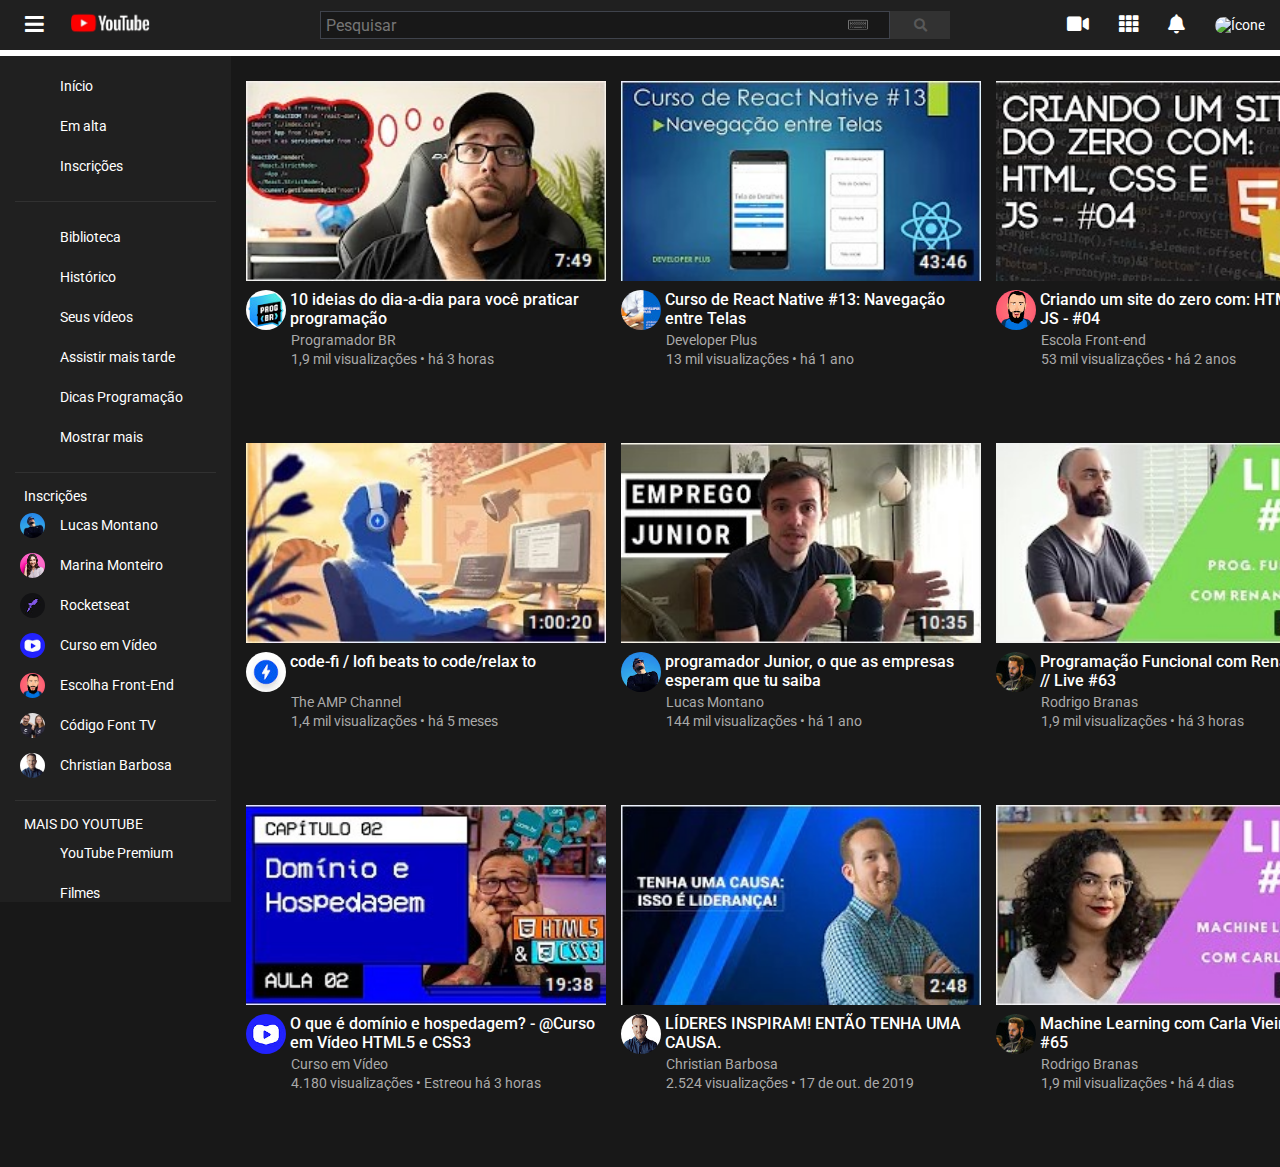
==== index.html @ 419e8696 "Renomeação arquivo main para index" ====
<!DOCTYPE html>
<html lang="pt-BR">

<head>
    <meta charset="UTF-8">
    <meta name="viewport" content="width=device-width, initial-scale=1.0">

    <link rel="stylesheet" href="styles/style.css">
    <title>Youtube</title>
    <script src="https://use.fontawesome.com/62e43a72a9.js"></script>
    <link rel="stylesheet" href="https://cdnjs.cloudflare.com/ajax/libs/font-awesome/5.11.2/css/all.css">
    <link href="https://fonts.googleapis.com/css2?family=Roboto&display=swap" rel="stylesheet">
    <link href="https://fonts.googleapis.com/css2?family=Roboto:wght@500&display=swap" rel="stylesheet">

</head>

<body>
    <header>
        <div class="header">
            <div class="header_start">
                <input type="checkbox" id="esconder">
                <label for="esconder">
                <div class="menu-hamburger">
                    <i class="fas fa-bars fa-lg"></i>
                </div>
            </label>
                <div class="logo">
                    <img src="img/logo-ytb.png" alt="Youtube"><a href="youtube.com.br"></a>
                </div>
            </div>
            <div class="header_center">
                <div class="pesquisa">
                    <img src="img/teclado.png" alt="">
                    <input class="inp-text" type="text" placeholder="Pesquisar">
                    <button class="btn-pesq" type="submit"><i class="fa fa-search"></i></button>
                </div>
            </div>
            <div class="header_end">
                <div class="end-icons">
                    <i class="fa fa-video fa-lg"></i>
                </div>
                <div class="end-icons">
                    <i class="fa fa-th fa-lg"></i>
                </div>
                <div class="end-icons">
                    <i class="fa fa-bell fa-lg"></i>
                </div>
                <div class="end-icons">
                    <img class="icon-user" src="img/icon-user.jpg" alt="Ícone">
                </div>
            </div>
        </div>
    </header>

    <main>
        <div class="menu_lateral" id="menuLateral">
            <div class="lateral_menor" id="lateral_menor">
                <ul>
                    <li>
                        <a class="inicio" href="#">
                        <img class="icons_menu_menor" src="img/icons/casa.png" alt="Home">Início</a>
                        
                    </li>
                    <li>
                          <a class="inicio" href="#">
                              <img class="icons_menu_menor" src="img/icons/fogo.png" alt="Em alta">Em alta</a>
                    </li>
                    <li>
                            <a class="inicio" href="#">
                                <img class="icons_menu_menor" src="img/icons/galeria.png" alt="Inscrições">Inscrições</a>
                    </li>
                    <li>
                            <a class="inicio" href="#">
                                <img class="icons_menu_menor" src="img/icons/biblioteca.png" alt="Biblioteca">Biblioteca</a>
                    </li>
                </ul>
                    
            </div>
            <div class="lateral" id="lateral">
                <div class="principal">
                    <a class="inicio" href="#">Início</a>
                    <a href="#">Em alta</a>
                    <a href="#">Inscrições</a>
                    <p class="hr"></p>
                    <a class="biblioteca" href="#">Biblioteca</a>
                    <a href="#">Histórico</a>
                    <a href="#">Seus vídeos</a>
                    <a href="#">Assistir mais tarde</a>
                    <a href="#">Dicas Programação</a>
                    <a href="#">Mostrar mais</a>
                    <p class="hr"></p>
                    <p class="inscricoes">Inscrições</p>
                    <a href="#">
                        <img class="icon-user-lateral" src="img/youtuber/lucas-montano.jpg" alt="Lucas Montano">
                        Lucas Montano
                    </a>
                    <a href="#">
                        <img class="icon-user-lateral" src="img/youtuber/marina-monteiro.jpg" alt="Marina Monteiro">
                        Marina Monteiro
                    </a>
                    <a href="#">
                        <img class="icon-user-lateral" src="img/youtuber/rocketseat.jpg" alt="Rocketseat">
                        Rocketseat
                    </a>
                    <a href="#">
                        <img class="icon-user-lateral" src="img/youtuber/curso-em-video.jpg" alt="Curso em Vídeo">
                        Curso em Vídeo
                    </a>
                    <a href="#">
                        <img class="icon-user-lateral" src="img/youtuber/escola-front-end.jpg" alt="Escolha Front-End">
                        Escolha Front-End
                    </a>
                    <a href="#">
                        <img class="icon-user-lateral" src="img/youtuber/codigo-fonte-tv.jpg" alt="Código Font TV">
                        Código Font TV
                    </a>
                    <a href="#">
                        <img class="icon-user-lateral" src="img/youtuber/christian-barbosa.jpg" alt="Christian Barbosa">
                        Christian Barbosa
                    </a>
                    <p class="hr"></p>
                    <p class="mais_ytb">MAIS DO YOUTUBE</p>
                    <a href="#">YouTube Premium</a>
                    <a href="#">Filmes</a>
                    <a href="#">Jogos</a>
                    <a href="#">Ao Vivo</a>
                    <a href="#">Aprender</a>
                    <p class="hr"></p>
                    <a class="config" href="#">Configurações</a>
                    <a href="#">Históricos de denúncias</a>
                    <a href="#">Ajuda</a>
                    <a href="#">Enviar Feedback</a>
                    <p class="hr"></p>
                </div>

                <div class="empresa">
                    <div class="sobre">
                        <a href="">Sobre</a>
                        <a href="">Imprensa</a><br>
                        <a href="">Direitos autorais</a><br>
                        <a href="">Entre em contato</a><br>
                        <a href="">Criadores de conteúdo</a><br>
                        <a href="">Publicidade</a>
                        <a href="">Desenvolvedores</a>
                    </div>
                    <div class="termo">
                        <a href="">Termos</a>
                        <a href="">Privacidade</a><br>
                        <a href="">Política e Segurança</a><br>
                        <a href="">Como funciona o YouTube</a><br>
                        <a href="">Testar os novos recursos</a>
                    </div>
                    <div class="footer">
                        <p>© 2020 Google LLC</p>
                    </div>

                </div>
            </div>
        </div>
        <div class="conteudo">
            <div class="conteudo-video" id="conteudoVideo">
                <div class="video" id="video">
                    <img class="img-video" src="img/youtuber/10-ideias-do-dia-a-dia-para-voce -praticar-programacao.jpg" alt="10 ideias do dia-a-dia para você praticar programação">
                    <div class="youtuber">
                        <img class="icon-ytbr" src="img/youtuber/programador-br.jpg" alt="Ícone">
                        <p>10 ideias do dia-a-dia para você praticar programação</p><br>
                    </div>
                    <small><a href="#">Programador BR</a></small><br>
                    <small>1,9 mil visualizações • há 3 horas</small>
                </div>
                <div class="video" id="video">
                    <img class="img-video" src="img/youtuber/Curso-de-React-Native-13-Navegacao-entre-Telas.jpg" alt="Curso de React Native #13: Navegação entre Telas">
                    <div class="youtuber">
                        <img class="icon-ytbr" src="img/youtuber/developer-plus.jpg" alt="Ícone">
                        <p>Curso de React Native #13: Navegação entre Telas</p><br>
                    </div>
                    <small><a href="#">Developer Plus</a></small><br>
                    <small>13 mil visualizações • há 1 ano</small>
                </div>
                <div class="video" id="video">
                    <img class="img-video" src="img/youtuber/Criando-um-site-do-zero-com-HTML-CSS-e-JS-04.jpg" alt="Criando um site do zero com: HTML, CSS e JS - #04">
                    <div class="youtuber">
                        <img class="icon-ytbr" src="img/youtuber/escola-front-end.jpg" alt="Ícone">
                        <p>Criando um site do zero com: HTML, CSS e JS - #04</p><br>
                    </div>
                    <small><a href="#">Escola Front-end</a></small><br>
                    <small>53 mil visualizações • há 2 anos</small>
                </div>
                <div class="video" id="video">
                    <img class="img-video" src="img/youtuber/MEU-APARTAMENTO-SMART!-Os-gadgets-que-mais-uso-em-casa.jpg" alt="MEU APARTAMENTO SMART! Os gadgets que mais uso em casa">
                    <div class="youtuber">
                        <img class="icon-ytbr" src="img/youtuber/marina-monteiro.jpg" alt="Ícone">
                        <p>MEU APARTAMENTO SMART! Os gadgets que mais uso em casa</p><br>
                    </div>
                    <small><a href="#">Marina Monteiro</a></small><br>
                    <small>520 mil visualizações • há 9 meses</small>
                </div>
                <div class="video" id="video">
                    <img class="img-video" src="img/youtuber/code-fi-lofi-beats-to-coderelax-to.jpg" alt="code-fi / lofi beats to code/relax to">
                    <div class="youtuber">
                        <img class="icon-ytbr" src="img/youtuber/the-amp-channel.jpg" alt="Ícone">
                        <p>code-fi / lofi beats to code/relax to</p><br>
                    </div>
                    <small><a href="#">The AMP Channel</a></small><br>
                    <small>1,4 mil visualizações • há 5 meses</small>
                </div>
                <div class="video" id="video">
                    <img class="img-video" src="img/youtuber/programador-Junior-o-que-as-empresas-esperam-que-tu-saiba.jpg" alt="programador Junior, o que as empresas esperam que tu saiba">
                    <div class="youtuber">
                        <img class="icon-ytbr" src="img/youtuber/lucas-montano.jpg" alt="Ícone">
                        <p>programador Junior, o que as empresas esperam que tu saiba</p><br>
                    </div>
                    <small><a href="#">Lucas Montano</a></small><br>
                    <small>144 mil visualizações • há 1 ano</small>
                </div>
                <div class="video" id="video">
                    <img class="img-video" src="img/youtuber/Programacao-Funcional-com-Renan-Ranelli-Live-63.jpg" alt="Programação Funcional com Renan Ranelli // Live #63">
                    <div class="youtuber">
                        <img class="icon-ytbr" src="img/youtuber/rodrigo-branas.jpg" alt="Ícone">
                        <p>Programação Funcional com Renan Ranelli // Live #63</p><br>
                    </div>
                    <small><a href="#">Rodrigo Branas</a></small><br>
                    <small>1,9 mil visualizações • há 3 horas</small>
                </div>
                <div class="video" id="video">
                    <img class="img-video" src="img/youtuber/Responsividade-na-Pratica-Masterclass-08.jpg" alt="Responsividade na Prática | Masterclass #08">
                    <div class="youtuber">
                        <img class="icon-ytbr" src="img/youtuber/rocketseat.jpg" alt="Ícone">
                        <p>Responsividade na Prática | Masterclass #08</p><br>
                    </div>
                    <small><a href="#">Rocketseat</a></small><br>
                    <small>38 mil visualizações • há 6 meses</small>
                </div>
                <div class="video" id="video">
                    <img class="img-video" src="img/youtuber/O-que-e-dominio-e-hospedagem-Curso-em-Video-HTML5-e-CSS3.jpg" alt="O que é domínio e hospedagem? - @Curso em Vídeo HTML5 e CSS3">
                    <div class="youtuber">
                        <img class="icon-ytbr" src="img/youtuber/curso-em-video.jpg" alt="Ícone">
                        <p>O que é domínio e hospedagem? - @Curso em Vídeo HTML5 e CSS3</p><br>
                    </div>
                    <small><a href="#">Curso em Vídeo</a></small><br>
                    <small>4.180 visualizações • Estreou há 3 horas</small>
                </div>
                <div class="video" id="video">
                    <img class="img-video" src="img/youtuber/LIDERES-INSPIRAM!-ENTAO-TENHA-UMA-CAUSA.jpg" alt="LÍDERES INSPIRAM! ENTÃO TENHA UMA CAUSA.">
                    <div class="youtuber">
                        <img class="icon-ytbr" src="img/youtuber/christian-barbosa.jpg" alt="Ícone">
                        <p>LÍDERES INSPIRAM! ENTÃO TENHA UMA CAUSA.</p><br>
                    </div>
                    <small><a href="#">Christian Barbosa</a></small><br>
                    <small>2.524 visualizações • 17 de out. de 2019</small>
                </div>
                <div class="video" id="video">
                    <img class="img-video" src="img/youtuber/Machine-Learning-com-Carla-Vieira-Live-65.jpg" alt="Machine Learning com Carla Vieira // Live #65">
                    <div class="youtuber">
                        <img class="icon-ytbr" src="img/youtuber/rodrigo-branas.jpg" alt="Ícone">
                        <p>Machine Learning com Carla Vieira // Live #65</p><br>
                    </div>
                    <small><a href="#">Rodrigo Branas</a></small><br>
                    <small>1,9 mil visualizações • há 4 dias</small>
                </div>
                <div class="video" id="video">
                    <img class="img-video" src="img/youtuber/Comece-a-Programar-3-Passos-Iniciais -Vlog-9.jpg" alt="Comece a Programar: 3 Passos Iniciais // Vlog #9">
                    <div class="youtuber">
                        <img class="icon-ytbr" src="img/youtuber/codigo-fonte-tv.jpg" alt="Ícone">
                        <p>Comece a Programar: 3 Passos Iniciais // Vlog #9</p><br>
                    </div>
                    <small><a href="#">Código Font TV</a></small><br>
                    <small>90.722 visualizações • 3 de mar. de 2016</small>
                </div>
            </div>
        </div>
    </main>


    <script src="javascript/javascript.js"></script>
</body>

</html>
---- styles/style.css ----
/* 
Cores de fundo:
    Header: #202020
    Main: #181818
    Pesquisa: #3F434C
    
Cores dos letras:
    Títulos: #FFFFFF
    Youtuber, Visualizações e tempo: #AAAAAA
*/

* {
    padding: 0;
    margin: 0;
    box-sizing: border-box;
    color: #FFFFFF;
    text-decoration: none;
    list-style: none;
    font-family: 'Roboto', Arial, sans-serif;
}

header {
    position: relative;
}

.header {
    width: 100%;
    position: fixed;
    top: 0;
    background-color: #202020;
    display: grid;
    grid-template-columns: 25% 50% 25%;
}

.header_start {
    display: flex;
    align-items: center;
    grid-column-start: 1;
    grid-column-end: 2;
}

.header_start input {
    display: none;
}

.menu-hamburger, .logo {
    margin: 0 0 0 25px;
}

.logo img {
    width: 82px;
}

.header_center {
    display: flex;
    align-items: center;
    justify-content: left;
    padding: 15px 107px;
}

.pesquisa img {
    width: 30px;
    position: absolute;
    right: 40%;
    margin: 6px 7px;
}

.pesquisa input[placeholder] {
    padding: 5px;
    font-size: 100%;
}

.inp-text {
    background-color: #181818;
    border-style: none;
    border: 1px solid #3F434C;
    width: 570px;
    height: 28px;
}

.btn-pesq {
    width: 60px;
    height: 28px;
    float: right;
    background-color: #323232;
    border: none;
    cursor: pointer;
}

.pesquisa .fa {
    color: #585858;
}

.header_end {
    display: flex;
    justify-self: self-end;
    align-items: center;
}

.end-icons {
    padding: 0 30px 0 0;
    font-size: 0.9rem;
}

.icons_menu_menor {
    width: 20px;
    margin-bottom: 10px;
}

.icon-user {
    width: 30px;
    border-radius: 20px;
}

.icon-ytbr {
    margin: 5px 0 0 0;
    width: 40px;
    height: 40px;
    border-radius: 20px;
}

main {
    display: grid;
    background-color: #181818;
    grid-template-columns: 13% 87%;
    margin-top: 56px;
}

#menu_lateral {
    position: absolute;
    grid-column-start: 1;
    grid-column-end: 2;
    width: auto;
}

#lateral, 
#menu_lateral {
    display: flex;
}

#lateral_menor {
    display: none;
    flex-direction: column;
    position: fixed;
    height: 94vh;
    width: max-content;
    overflow: auto;
    background-color: #202020;
}

#lateral_menor li {
    font-size: 0.6rem;
    display: grid;
    justify-items: center;
}

#lateral_menor a {
    padding: 17px 14px;
    display: grid;
    justify-items: center;
}

#lateral {
    flex-direction: column;
    position: fixed;
    height: 94vh;
    width: max-content;
    overflow: auto;
    background-color: #202020;
}

.lateral::-webkit-scrollbar-track {
    background-color: #202020;
}

.lateral::-webkit-scrollbar {
    width: 8px;
    background: #F4F4F4;
}

.lateral::-webkit-scrollbar-thumb {
    background: #313131;
}

.principal {
    font-size: 0.9rem;
    padding-top: 10px;
}

.principal a {
    padding: 0 0 0 60px;
    height: 40px;
    display: flex;
    align-items: center;
}

.icon-user-lateral {
    position: absolute;
    width: 25px;
    border-radius: 20px;
    left: 20px;
}

.inscricoes, .mais_ytb {
    padding: 0 24px 0;
}

.hr {
    border-top: 1px solid #313131;
    margin: 15px;
}

.principal a:hover ,#lateral_menor li:hover {
    font-weight: bold;
    background-color: #313131;
}

.empresa {
    font-size: 0.8rem;
    font-weight: 500; /* Colocando uma expessura maior na font pela numeração do site expecificado */
}

.empresa a {
    padding: 0;
    width: 0;
    height: auto;
    margin-right: 8px;
    color: #CFCFCF;
}

.sobre {
    padding: 16px 24px 0;
}

.termo {
    padding: 12px 24px 0;
}

.conteudo {
    display: flex;
    grid-column-start: 2;
    grid-column-end: 3;
    padding-top: 25px;
}

.conteudo-video {
    display: grid;
    grid-template-columns: repeat(4, 1fr);
    margin: 0 80px;
}

.conteudo-video-max {
    display: grid;
    grid-template-columns: repeat(5, 1fr);
    margin: 0 -150px;
}

.video {
    margin-bottom: 75px;
    margin-right: 15px;
    max-width: min-content;
}

.video-max {
    margin-bottom: 75px;
    margin-right: 0px;
}

.img-video {
    height: 200px;
    width: 360px;
}

.img-video1 {
    height: 194px;
    width: 342px;
}

#video-max iframe {
    height: 190px;
    width: 345px;
}

.youtuber p {
    padding: 5px 0 0 4px;
    font-weight: 500;
}

.video small  {
    margin-left: 45px;
    color: #AAAAAA;
    font-size: 0.9rem;
}

.video a {
    color: #AAAAAA;
}

.video a:hover {
    font-weight: normal;
    color: #FFFFFF;
}

.youtuber {
    display: flex;
    max-width: 360px;
}

.footer {
    padding: 22px 48px 0;
}

@media only screen and (max-width: 1360px) {
    .header_center {
        display: flex;
        align-items: center;
        justify-content: left;
        padding: 0 0;
    }
    
     .pesquisa img {
        width: 20px;
        right: 33%;
        margin: 8px -10px;
        color: #CFCFCF;
        cursor: pointer;
    }

    .header_end {
        display: flex;
        justify-self: self-end;
        align-items: center;
    }

    .end-icons {
        padding: 0 15px;
    }

    .header_end img {
        width: 30px;
        border-radius: 20px;
    }

  }
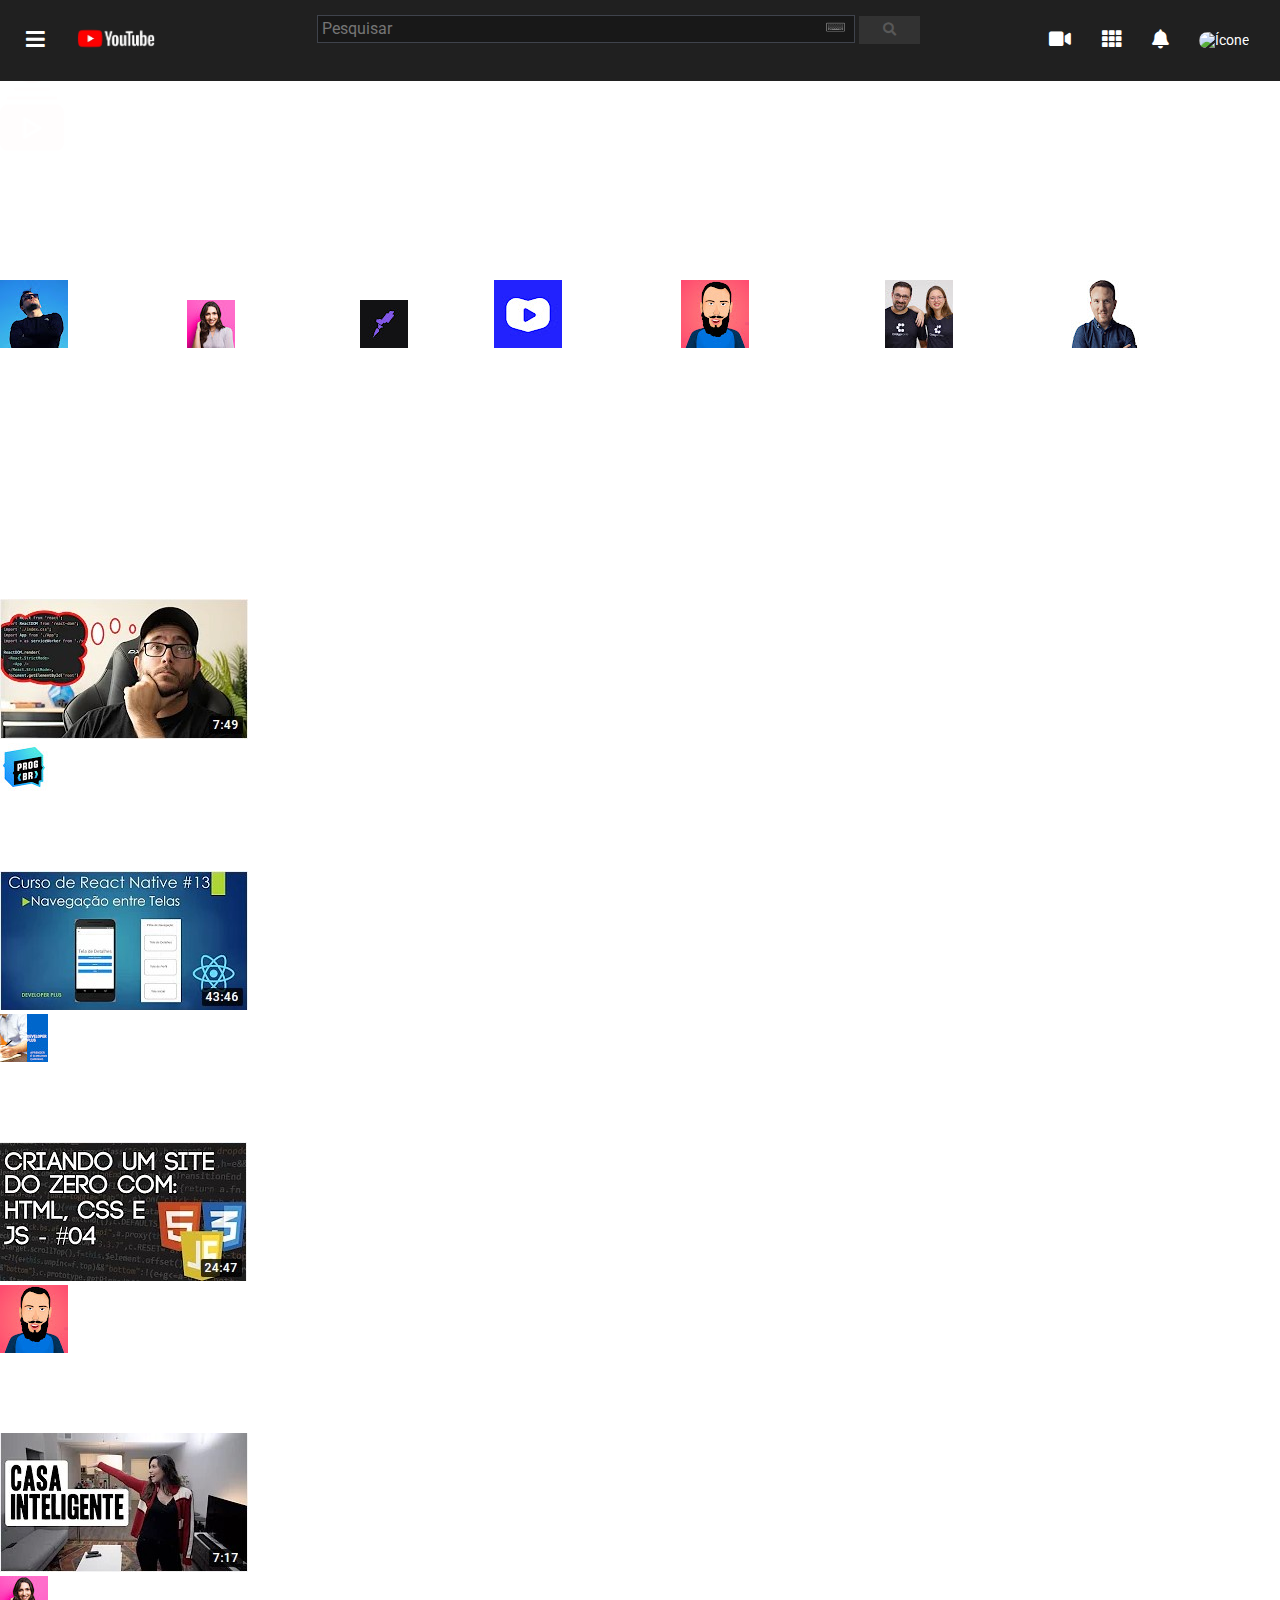
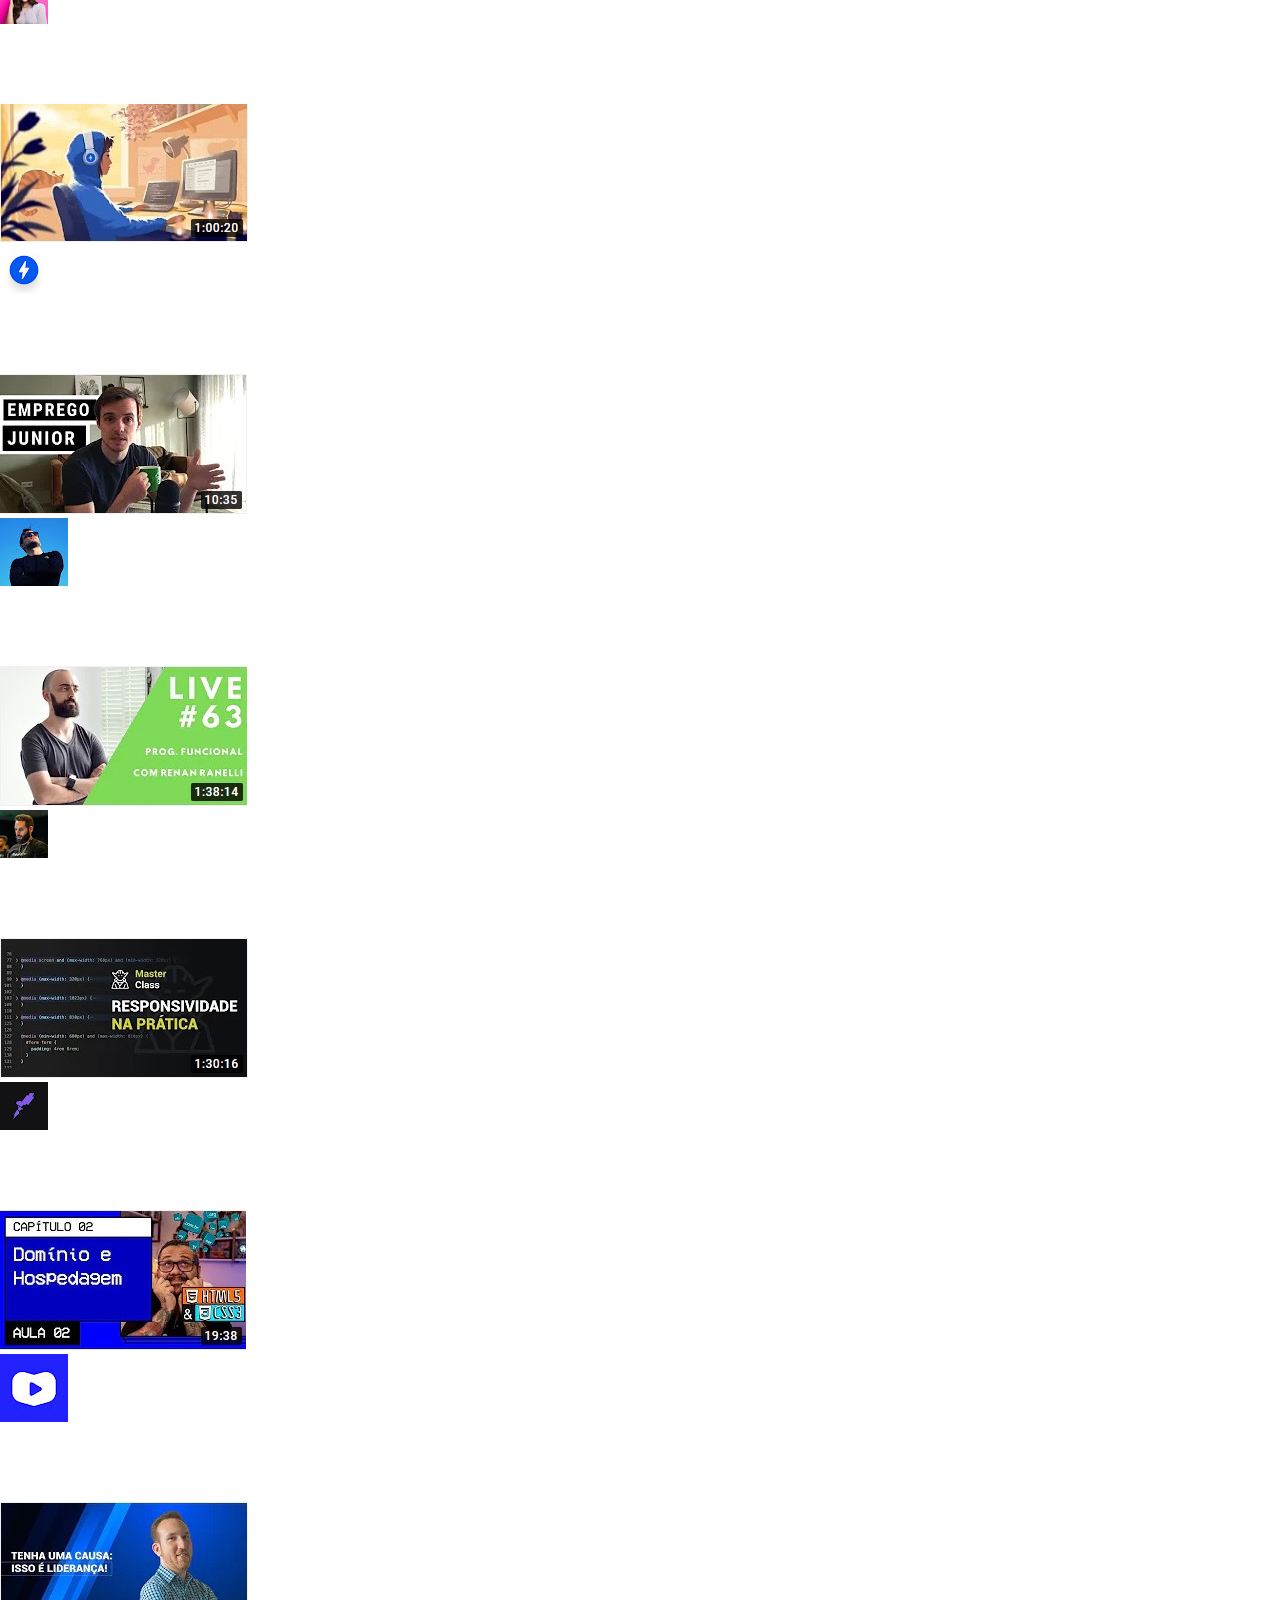
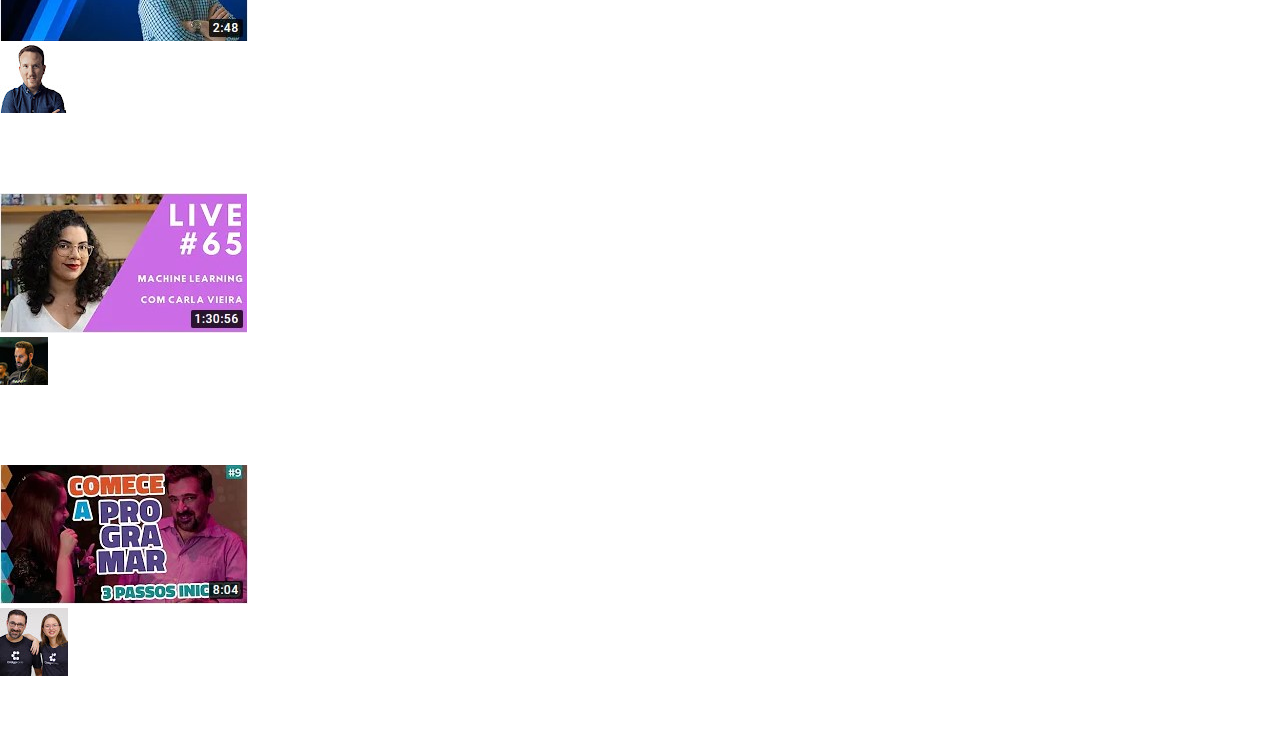
==== commit a78e501e: "Criação do header" ====
--- a/index.html
+++ b/index.html
@@ -4,8 +4,8 @@
 <head>
     <meta charset="UTF-8">
     <meta name="viewport" content="width=device-width, initial-scale=1.0">
-
-    <link rel="stylesheet" href="styles/style.css">
+    <meta http-equiv="X-UA-Compatible" content="ie=edge">
+    <link rel="stylesheet" href="styles/style-test.css">
     <title>Youtube</title>
     <script src="https://use.fontawesome.com/62e43a72a9.js"></script>
     <link rel="stylesheet" href="https://cdnjs.cloudflare.com/ajax/libs/font-awesome/5.11.2/css/all.css">
@@ -30,8 +30,7 @@
             </div>
             <div class="header_center">
                 <div class="pesquisa">
-                    <img src="img/teclado.png" alt="">
-                    <input class="inp-text" type="text" placeholder="Pesquisar">
+                    <input class="inp-text" type="text" placeholder="Pesquisar"><img src="img/teclado.png" alt="">
                     <button class="btn-pesq" type="submit"><i class="fa fa-search"></i></button>
                 </div>
             </div>
@@ -46,7 +45,52 @@
                     <i class="fa fa-bell fa-lg"></i>
                 </div>
                 <div class="end-icons">
-                    <img class="icon-user" src="img/icon-user.jpg" alt="Ícone">
+                    <input type="checkbox" id="user_esconder">
+                    <label for="user_esconder">
+                        <img class="icon-user" src="img/icon-user.jpg" alt="Ícone">
+                    </label>
+                </div>
+                <div class="dp_user" id="dp_user" style="display: none;">
+                    <div class="user">
+                        <div class="img_user">
+                            <img src="img/icon-user.jpg" alt="Ícone Usuário" class="icon-user">
+                        </div>
+                        <div class="dados_user">
+                            <h4>User Test</h1>
+                            <p>usuario@gmail.com</p>
+                            <br>
+                            <a href="#">Gerenciar sua conta do Google</a>
+                        </div>
+                    </div>
+                    <p class="hr_user"></p>
+                    <div class="seu_canal">
+                        <ul>
+                            <li><a href="#">Seu canal</a></li>
+                            <li><a href="#">Compras e assinaturas</a></li>
+                            <li><a href="#">YouTube studio</a></li>
+                            <li><a href="#">Alternar conta</a></li>
+                            <li><a href="#">Sair</a></li>
+                        </ul>
+                    </div>
+                    <p class="hr_user"></p>
+                    <div class="config">
+                        <ul>
+                            <li><a href="#">Aparência: Escuro</a></li>
+                            <li><a href="#">Idioma: Português</a></li>
+                            <li><a href="#">Local: Brasil</a></li>
+                            <li><a href="#">Configurações</a></li>
+                            <li><a href="#">Seus dados no YouTube</a></li>
+                            <li><a href="#">Ajuda</a></li>
+                            <li><a href="#">Enviar Feedback</a></li>
+                            <li><a href="#">Atalhos do teclado</a></li>
+                        </ul>
+                    </div>
+                    <p class="hr_user"></p>
+                    <div class="restrito">
+                        <ul>
+                            <li><a href="#">Modo restrito: desativado</a></li>
+                        </ul>
+                    </div>
                 </div>
             </div>
         </div>
--- a/styles/style-test.css
+++ b/styles/style-test.css
@@ -0,0 +1,104 @@
+* {
+    padding: 0;
+    margin: 0;
+    box-sizing: border-box;
+    color: #FFFFFF;
+    text-decoration: none;
+    list-style: none;
+    font-family: 'Roboto', Arial, sans-serif;
+    max-width: 100vw;
+    max-height: 100vh
+}
+/* Header */
+header {
+    position: relative;
+}
+.header {
+    width: 100%;
+    height: 9%;
+    position: fixed;
+    /* top: 0; */
+    background-color: #202020;
+    /* display: grid; */
+    /* grid-template-columns: 25% 50% 25%; */
+}
+/* Área da Logo */
+.header_start {
+    display: flex;
+    justify-content: center;
+    align-items: center;
+    width: 20%;
+    height: 100%;
+    float: left;
+}
+.logo img, .header_start label {
+    width: 40%;
+    margin-left: 10%;
+}
+/* Inputs */
+.header_start input, .header_end input {
+    display: none;
+}
+/* Área central */
+.header_center {
+    width: 60%;
+    float:left;
+    height: 100%;
+}
+.pesquisa img {
+    width: 1.5%;
+    position: absolute;
+    right: 34%;
+    margin: 1.7% 0 0 0;
+}
+.pesquisa input[placeholder] {
+    padding: 0.5%;
+    margin: 1.9% 0 0 8%;
+    font-size: 100%;
+    width: 70%;
+}
+.inp-text {
+    background-color: #181818;
+    border-style: none;
+    border: 1px solid #3F434C;
+}
+.btn-pesq {
+    width: 8%;
+    padding: 0.8%;
+    background-color: #323232;
+    border: none;
+    cursor: pointer;
+}
+.pesquisa .fa {
+    color: #585858;
+}
+/* Área do usuario */
+.header_end {
+    width: 20%;
+    height: 100%;
+    float: right;
+    display: flex;
+    align-items: center;
+    justify-content: flex-end
+}
+.end-icons {
+    margin-right: 12%;
+    font-size: 0.9rem;
+}
+
+/* .icons_menu_menor {
+    width: 20px;
+    margin-bottom: 10px;
+} */
+
+.icon-user {
+    width: 95%;
+    border-radius: 20px;
+}
+
+/* .icon-ytbr {
+    margin: 5px 0 0 0;
+    width: 40px;
+    height: 40px;
+    border-radius: 20px;
+} */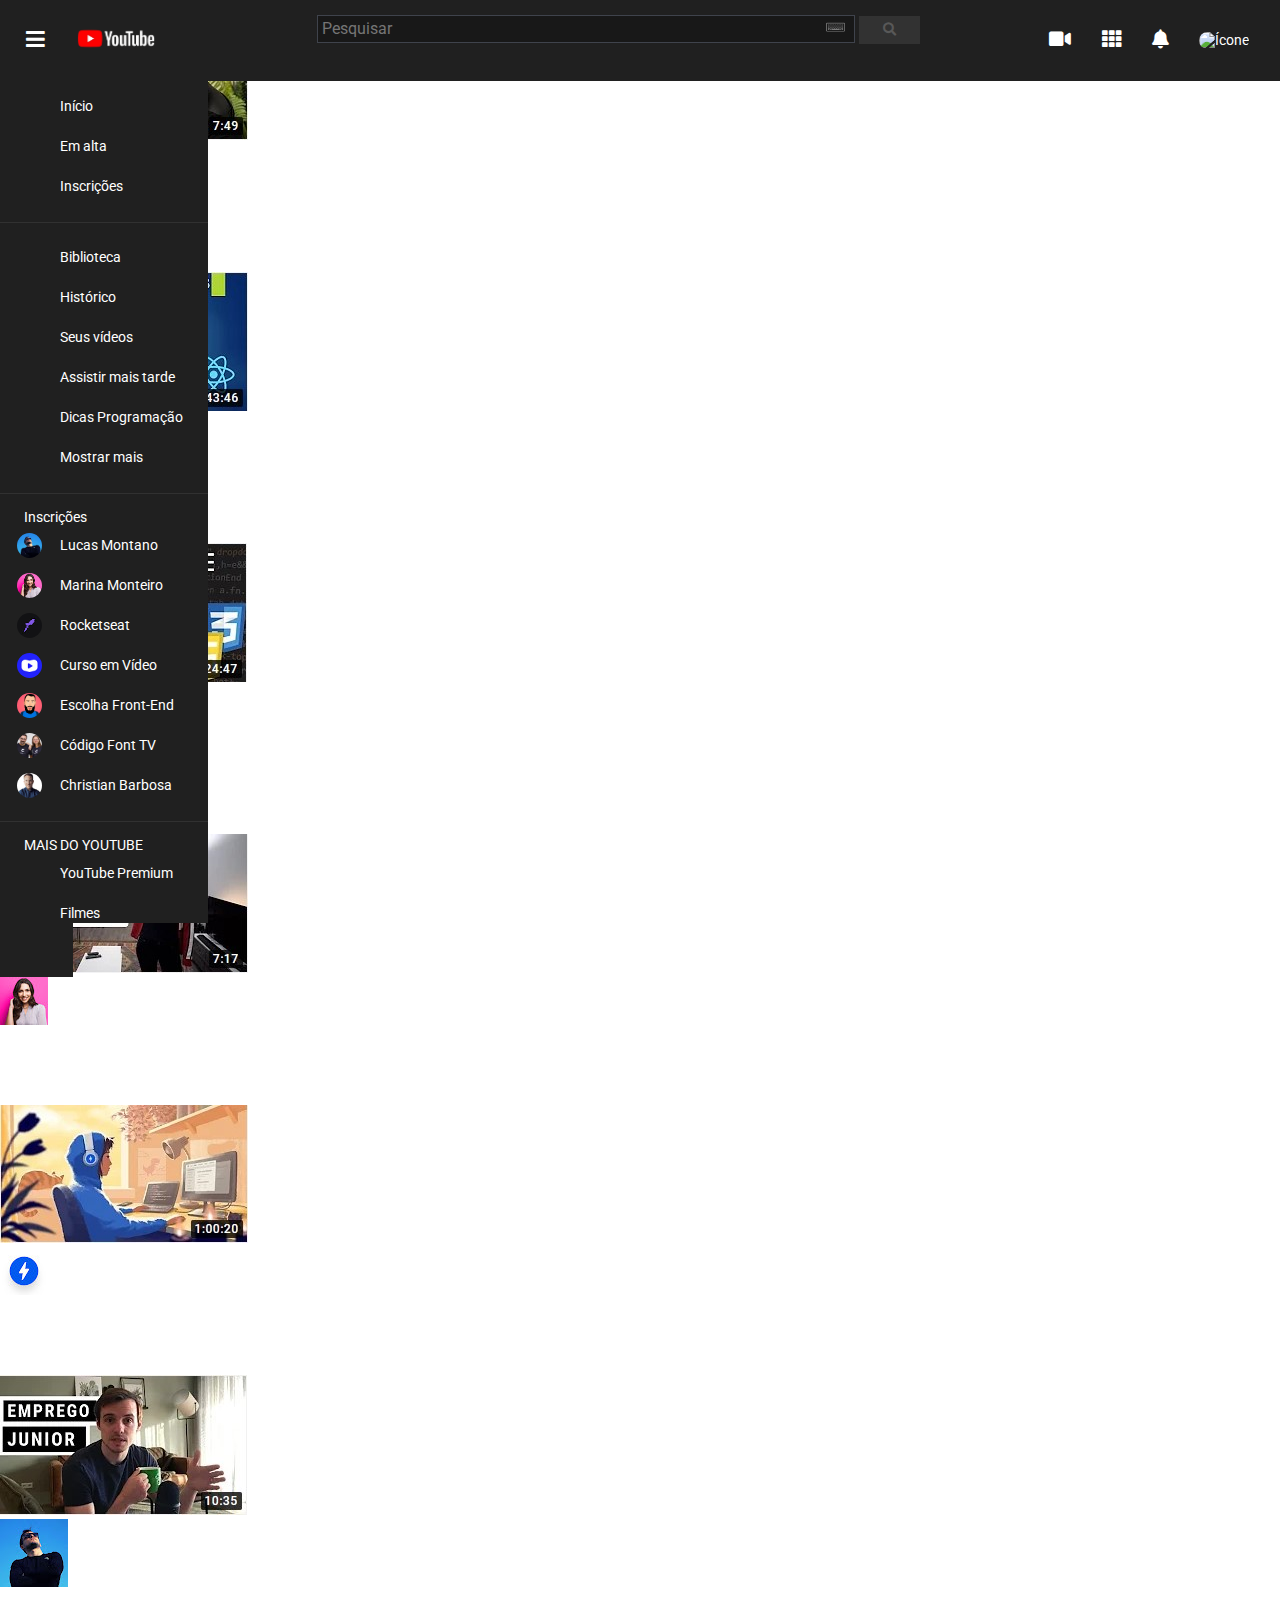
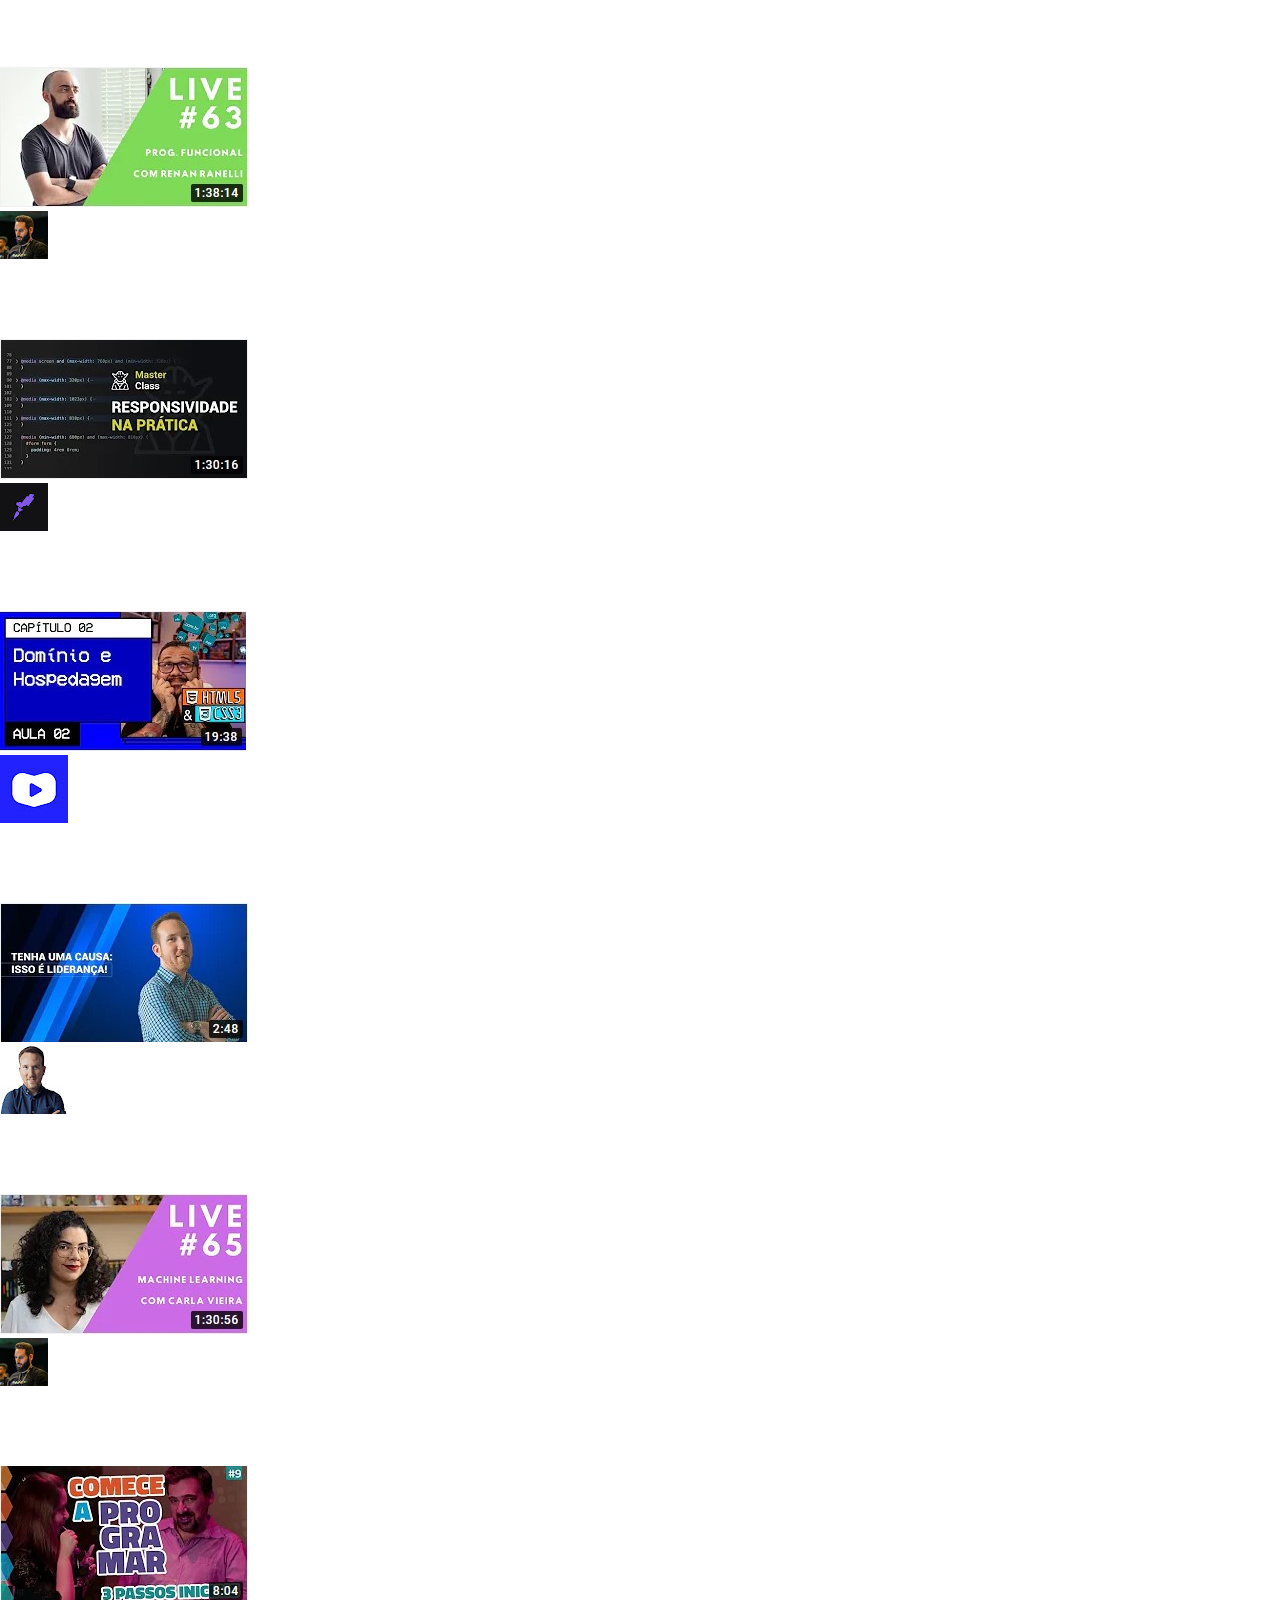
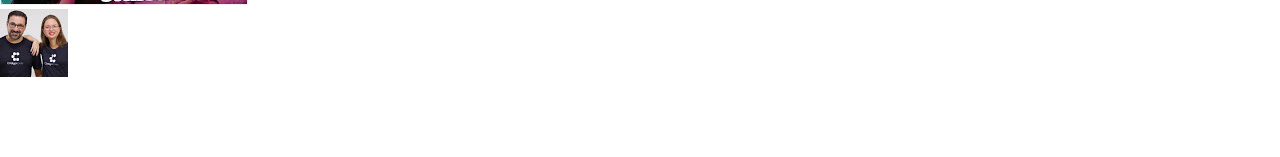
==== commit 6673f6aa: "Alterações" ====
--- a/index.html
+++ b/index.html
@@ -175,9 +175,7 @@
                     <a href="#">Ajuda</a>
                     <a href="#">Enviar Feedback</a>
                     <p class="hr"></p>
-                </div>
-
-                <div class="empresa">
+                
                     <div class="sobre">
                         <a href="">Sobre</a>
                         <a href="">Imprensa</a><br>
@@ -197,7 +195,6 @@
                     <div class="footer">
                         <p>© 2020 Google LLC</p>
                     </div>
-
                 </div>
             </div>
         </div>
--- a/styles/style-test.css
+++ b/styles/style-test.css
@@ -85,20 +85,134 @@
     margin-right: 12%;
     font-size: 0.9rem;
 }
-
-/* .icons_menu_menor {
-    width: 20px;
-    margin-bottom: 10px;
-} */
-
 .icon-user {
     width: 95%;
     border-radius: 20px;
 }
-
+/* Menu lateral menor */
+#lateral_menor {
+    display: block;
+    margin-top: 6%;
+    flex-direction: column;
+    position: fixed;
+    height: 100%;
+    width: max-content;
+    overflow: auto;
+    background-color: #202020;
+}
+#lateral_menor li {
+    font-size: 0.6rem;
+    display: grid;
+    justify-items: center;
+}
+#lateral_menor a {
+    padding: 17px 14px;
+    display: grid;
+    justify-items: center;
+}
+.icons_menu_menor {
+    width: 20px;
+    margin-bottom: 10px;
+}
+/* Menu lateral maior */
+#menu_lateral {
+    position: absolute;
+    grid-column-start: 1;
+    grid-column-end: 2;
+    width: auto;
+}
+/* #lateral, 
+#menu_lateral {
+    display: flex;
+} */
+#lateral {
+    flex-direction: column;
+    margin-top: 6%;
+    position: fixed;
+    height: 94%;
+    width: max-content;
+    overflow: auto;
+    background-color: #202020;
+}
+
+.lateral::-webkit-scrollbar-track {
+    background-color: #202020;
+}
+
+.lateral::-webkit-scrollbar {
+    width: 8px;
+    background: #F4F4F4;
+}
+
+.lateral::-webkit-scrollbar-thumb {
+    background: #313131;
+}
+.principal {
+    font-size: 0.9rem;
+    padding-top: 10px;
+}
+
+.principal a {
+    padding: 0 0 0 60px;
+    height: 40px;
+    display: flex;
+    align-items: center;
+}
+
+.icon-user-lateral {
+    position: absolute;
+    width: 25px;
+    border-radius: 20px;
+    left: 8%;
+}
+
+.inscricoes, .mais_ytb {
+    padding: 0 24px 0;
+}
+
+.hr {
+    border-top: 1px solid #313131;
+    margin: 15px 0 15px 0;
+}
+
+.principal a:hover ,#lateral_menor li:hover {
+    font-weight: bold;
+    background-color: #313131;
+}
+
+.empresa {
+    font-size: 0.8rem;
+    font-weight: 500; /* Colocando uma expessura maior na font pela numeração do site expecificado */
+}
+
+.sobre a, .termo a {
+    font-weight: 200;
+    font-size: small;
+    float: left;
+    padding: 0 5% 0 0;
+    /* width: 100%; */
+    height: 48%;
+    /* margin-right: 8px; */
+    color: #CFCFCF;
+}
+
+.sobre {
+    padding: 2% 0 0 10%;
+}
+
+.termo {
+    padding: 2% 0 0 10%;
+    margin-top: 10%;
+}
+.footer {
+    margin: 5% 0;
+    float: left;
+}
 /* .icon-ytbr {
     margin: 5px 0 0 0;
     width: 40px;
     height: 40px;
     border-radius: 20px;
-} */+} */
+
+/* Acima de 980 o tamanho das letras no menu lateral param de crescer e permanecem do tamanho em diante. */